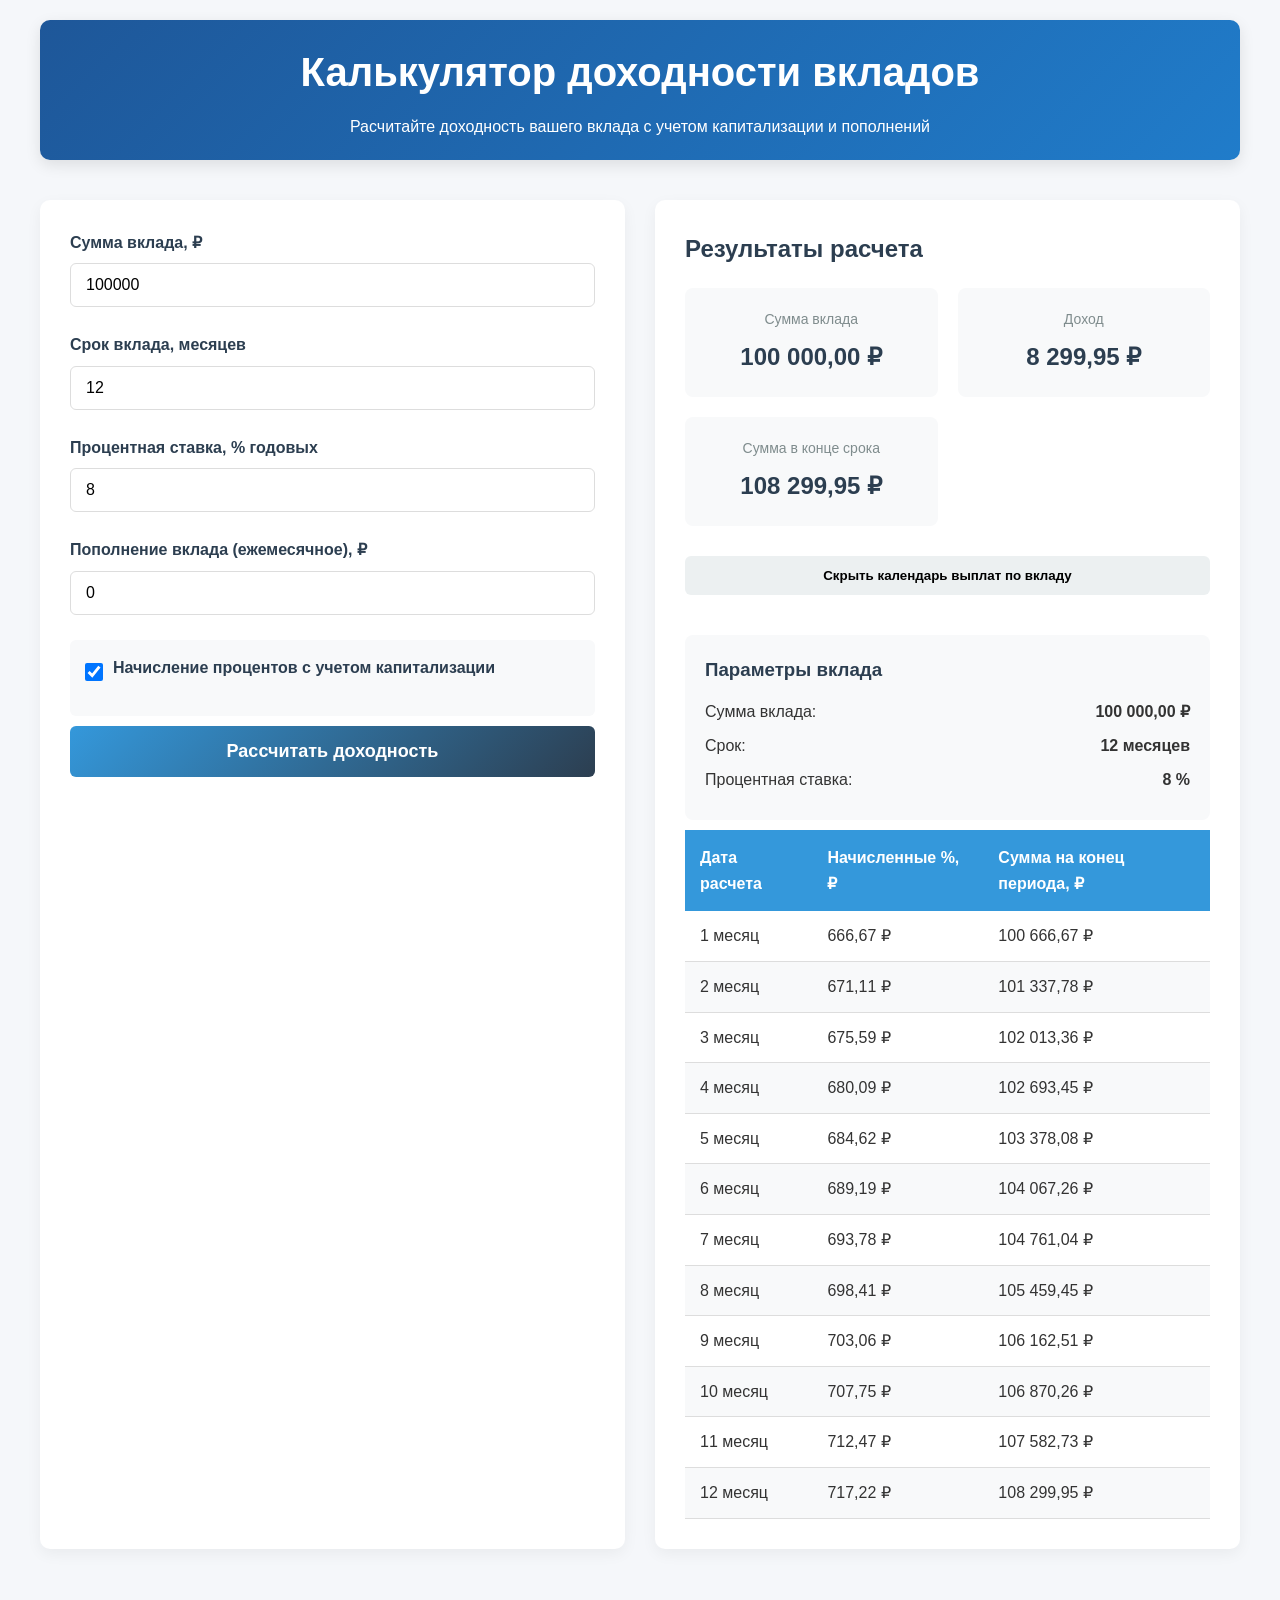
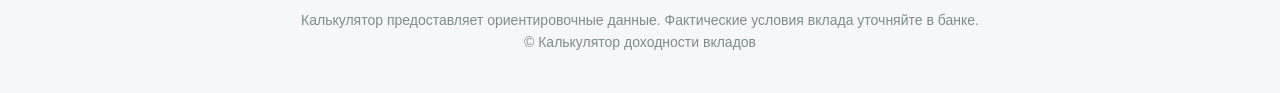
==== deposit_calc.html @ 372262ce "create new file deposit calc and create soft)" ====
<!DOCTYPE html>
<html lang="ru">
<head>
    <meta charset="UTF-8">
    <meta name="viewport" content="width=device-width, initial-scale=1.0">
    <title>Калькулятор доходности вкладов</title>
    <style>
        * {
            margin: 0;
            padding: 0;
            box-sizing: border-box;
            font-family: 'Segoe UI', Tahoma, Geneva, Verdana, sans-serif;
        }

        body {
            background-color: #f5f7fa;
            color: #333;
            line-height: 1.6;
            padding: 20px;
        }

        .container {
            max-width: 1200px;
            margin: 0 auto;
        }

        header {
            text-align: center;
            margin-bottom: 40px;
            padding: 20px;
            background: linear-gradient(135deg, #1e5799 0%, #207cca 100%);
            color: white;
            border-radius: 10px;
            box-shadow: 0 5px 15px rgba(0, 0, 0, 0.1);
        }

        h1 {
            font-size: 2.5rem;
            margin-bottom: 10px;
        }

        .calculator-wrapper {
            display: flex;
            flex-wrap: wrap;
            gap: 30px;
            margin-bottom: 40px;
        }

        .input-section {
            flex: 1;
            min-width: 300px;
            background-color: white;
            border-radius: 10px;
            padding: 30px;
            box-shadow: 0 5px 15px rgba(0, 0, 0, 0.05);
        }

        .result-section {
            flex: 1;
            min-width: 300px;
            background-color: white;
            border-radius: 10px;
            padding: 30px;
            box-shadow: 0 5px 15px rgba(0, 0, 0, 0.05);
        }

        .input-group {
            margin-bottom: 25px;
        }

        label {
            display: block;
            margin-bottom: 8px;
            font-weight: 600;
            color: #2c3e50;
        }

        input[type="number"], select {
            width: 100%;
            padding: 12px 15px;
            border: 1px solid #ddd;
            border-radius: 6px;
            font-size: 16px;
            transition: border 0.3s;
        }

        input[type="number"]:focus, select:focus {
            border-color: #3498db;
            outline: none;
        }

        .checkbox-group {
            margin-top: 20px;
            padding: 15px;
            background-color: #f8f9fa;
            border-radius: 6px;
        }

        .checkbox-item {
            display: flex;
            align-items: center;
            margin-bottom: 12px;
        }

        .checkbox-item input {
            margin-right: 10px;
            width: 18px;
            height: 18px;
        }

        .btn-calculate {
            width: 100%;
            padding: 15px;
            background: linear-gradient(135deg, #3498db 0%, #2c3e50 100%);
            color: white;
            border: none;
            border-radius: 6px;
            font-size: 18px;
            font-weight: 600;
            cursor: pointer;
            transition: all 0.3s ease;
            margin-top: 10px;
        }

        .btn-calculate:hover {
            background: linear-gradient(135deg, #2980b9 0%, #1a252f 100%);
            transform: translateY(-2px);
            box-shadow: 0 7px 14px rgba(0, 0, 0, 0.1);
        }

        .results {
            display: grid;
            grid-template-columns: repeat(auto-fit, minmax(200px, 1fr));
            gap: 20px;
            margin-bottom: 30px;
        }

        .result-item {
            background-color: #f8f9fa;
            padding: 20px;
            border-radius: 8px;
            text-align: center;
        }

        .result-title {
            font-size: 14px;
            color: #7f8c8d;
            margin-bottom: 8px;
        }

        .result-value {
            font-size: 24px;
            font-weight: 700;
            color: #2c3e50;
        }

        .calendar-toggle {
            display: block;
            width: 100%;
            padding: 12px;
            background-color: #ecf0f1;
            border: none;
            border-radius: 6px;
            text-align: center;
            font-weight: 600;
            cursor: pointer;
            margin-bottom: 20px;
            transition: background-color 0.3s;
        }

        .calendar-toggle:hover {
            background-color: #dde4e6;
        }

        .calendar-container {
            display: none;
            margin-top: 20px;
            overflow-x: auto;
        }

        .calendar-container.active {
            display: block;
        }

        table {
            width: 100%;
            border-collapse: collapse;
            margin-top: 10px;
        }

        th {
            background-color: #3498db;
            color: white;
            padding: 15px;
            text-align: left;
        }

        td {
            padding: 12px 15px;
            border-bottom: 1px solid #ddd;
        }

        tr:nth-child(even) {
            background-color: #f8f9fa;
        }

        .summary {
            background-color: #f8f9fa;
            padding: 20px;
            border-radius: 8px;
            margin-top: 20px;
        }

        .summary h3 {
            margin-bottom: 15px;
            color: #2c3e50;
        }

        .summary p {
            margin-bottom: 8px;
            display: flex;
            justify-content: space-between;
        }

        .summary .value {
            font-weight: 600;
        }

        footer {
            text-align: center;
            margin-top: 40px;
            padding: 20px;
            color: #7f8c8d;
            font-size: 14px;
        }

        @media (max-width: 768px) {
            .calculator-wrapper {
                flex-direction: column;
            }

            h1 {
                font-size: 2rem;
            }
        }
    </style>
</head>
<body>
<div class="container">
    <header>
        <h1>Калькулятор доходности вкладов</h1>
        <p>Расчитайте доходность вашего вклада с учетом капитализации и пополнений</p>
    </header>

    <div class="calculator-wrapper">
        <div class="input-section">
            <form method="POST" action="">
                <div class="input-group">
                    <label for="amount">Сумма вклада, ₽</label>
                    <input type="number" id="amount" name="amount" min="1000" step="1000" value="100000" required>
                </div>

                <div class="input-group">
                    <label for="term">Срок вклада, месяцев</label>
                    <input type="number" id="term" name="term" min="1" max="120" value="12" required>
                </div>

                <div class="input-group">
                    <label for="rate">Процентная ставка, % годовых</label>
                    <input type="number" id="rate" name="rate" min="0.1" max="30" step="0.1" value="8" required>
                </div>

                <div class="input-group">
                    <label for="replenishment">Пополнение вклада (ежемесячное), ₽</label>
                    <input type="number" id="replenishment" name="replenishment" min="0" step="1000" value="0">
                </div>

                <div class="checkbox-group">
                    <div class="checkbox-item">
                        <input type="checkbox" id="capitalization" name="capitalization" value="1" checked>
                        <label for="capitalization">Начисление процентов с учетом капитализации</label>
                    </div>
                </div>

                <button type="submit" class="btn-calculate" name="calculate">Рассчитать доходность</button>
            </form>
        </div>

        <div class="result-section">
            <h2 style="margin-bottom: 20px; color: #2c3e50;">Результаты расчета</h2>

            <div class="results">
                <div class="result-item">
                    <div class="result-title">Сумма вклада</div>
                    <div class="result-value" id="initial-amount">0 ₽</div>
                </div>

                <div class="result-item">
                    <div class="result-title">Доход</div>
                    <div class="result-value" id="income">0 ₽</div>
                </div>

                <div class="result-item">
                    <div class="result-title">Сумма в конце срока</div>
                    <div class="result-value" id="total-amount">0 ₽</div>
                </div>
            </div>

            <button class="calendar-toggle" onclick="toggleCalendar()">Календарь выплат по вкладу</button>

            <div class="calendar-container" id="calendar">
                <div class="summary">
                    <h3>Параметры вклада</h3>
                    <p><span>Сумма вклада:</span> <span class="value" id="summary-amount">0 ₽</span></p>
                    <p><span>Срок:</span> <span class="value" id="summary-term">0 месяцев</span></p>
                    <p><span>Процентная ставка:</span> <span class="value" id="summary-rate">0 %</span></p>
                </div>

                <table>
                    <thead>
                    <tr>
                        <th>Дата расчета</th>
                        <th>Начисленные %, ₽</th>
                        <th>Сумма на конец периода, ₽</th>
                    </tr>
                    </thead>
                    <tbody id="calendar-body">
                    <!-- Данные будут заполнены через PHP -->
                    </tbody>
                </table>
            </div>
        </div>
    </div>

    <footer>
        <p>Калькулятор предоставляет ориентировочные данные. Фактические условия вклада уточняйте в банке.</p>
        <p>&copy; <?php echo date("Y"); ?> Калькулятор доходности вкладов</p>
    </footer>
</div>

<script>
    function toggleCalendar() {
        const calendar = document.getElementById('calendar');
        calendar.classList.toggle('active');

        const button = document.querySelector('.calendar-toggle');
        if (calendar.classList.contains('active')) {
            button.textContent = 'Скрыть календарь выплат по вкладу';
        } else {
            button.textContent = 'Календарь выплат по вкладу';
        }
    }

    // Обработка формы без перезагрузки страницы
    document.querySelector('form').addEventListener('submit', function(e) {
        e.preventDefault();
        calculateDeposit();
    });

    function calculateDeposit() {
        // Получаем значения из формы
        const amount = parseFloat(document.getElementById('amount').value);
        const term = parseInt(document.getElementById('term').value);
        const rate = parseFloat(document.getElementById('rate').value);
        const replenishment = parseFloat(document.getElementById('replenishment').value);
        const capitalization = document.getElementById('capitalization').checked;

        // Обновляем сводку параметров
        document.getElementById('summary-amount').textContent = formatCurrency(amount);
        document.getElementById('summary-term').textContent = term + ' месяцев';
        document.getElementById('summary-rate').textContent = rate + ' %';

        // Обновляем основные результаты
        document.getElementById('initial-amount').textContent = formatCurrency(amount);

        // Рассчитываем доходность
        let currentAmount = amount;
        let totalInterest = 0;
        let calendarHTML = '';
        const monthlyRate = rate / 100 / 12;

        for (let month = 1; month <= term; month++) {
            // Добавляем пополнение в начале месяца (кроме первого)
            if (month > 1 && replenishment > 0) {
                currentAmount += replenishment;
            }

            // Рассчитываем проценты за месяц
            const monthlyInterest = currentAmount * monthlyRate;
            totalInterest += monthlyInterest;

            // Применяем капитализацию, если выбрана
            if (capitalization) {
                currentAmount += monthlyInterest;
            }

            // Добавляем строку в календарь
            calendarHTML += `
                <tr>
                    <td>${month} месяц</td>
                    <td>${formatCurrency(monthlyInterest)}</td>
                    <td>${formatCurrency(currentAmount)}</td>
                </tr>
                `;
        }

        // Если капитализация не применяется, добавляем проценты в конце
        if (!capitalization) {
            currentAmount += totalInterest;
        }

        // Обновляем результаты
        document.getElementById('income').textContent = formatCurrency(totalInterest);
        document.getElementById('total-amount').textContent = formatCurrency(currentAmount);
        document.getElementById('calendar-body').innerHTML = calendarHTML;

        // Показываем календарь
        document.getElementById('calendar').classList.add('active');
        document.querySelector('.calendar-toggle').textContent = 'Скрыть календарь выплат по вкладу';
    }

    function formatCurrency(value) {
        return new Intl.NumberFormat('ru-RU', {
            minimumFractionDigits: 2,
            maximumFractionDigits: 2
        }).format(value) + ' ₽';
    }

    // Выполняем расчет при загрузке страницы
    window.onload = function() {
        calculateDeposit();
    };
</script>
</body>
</html>
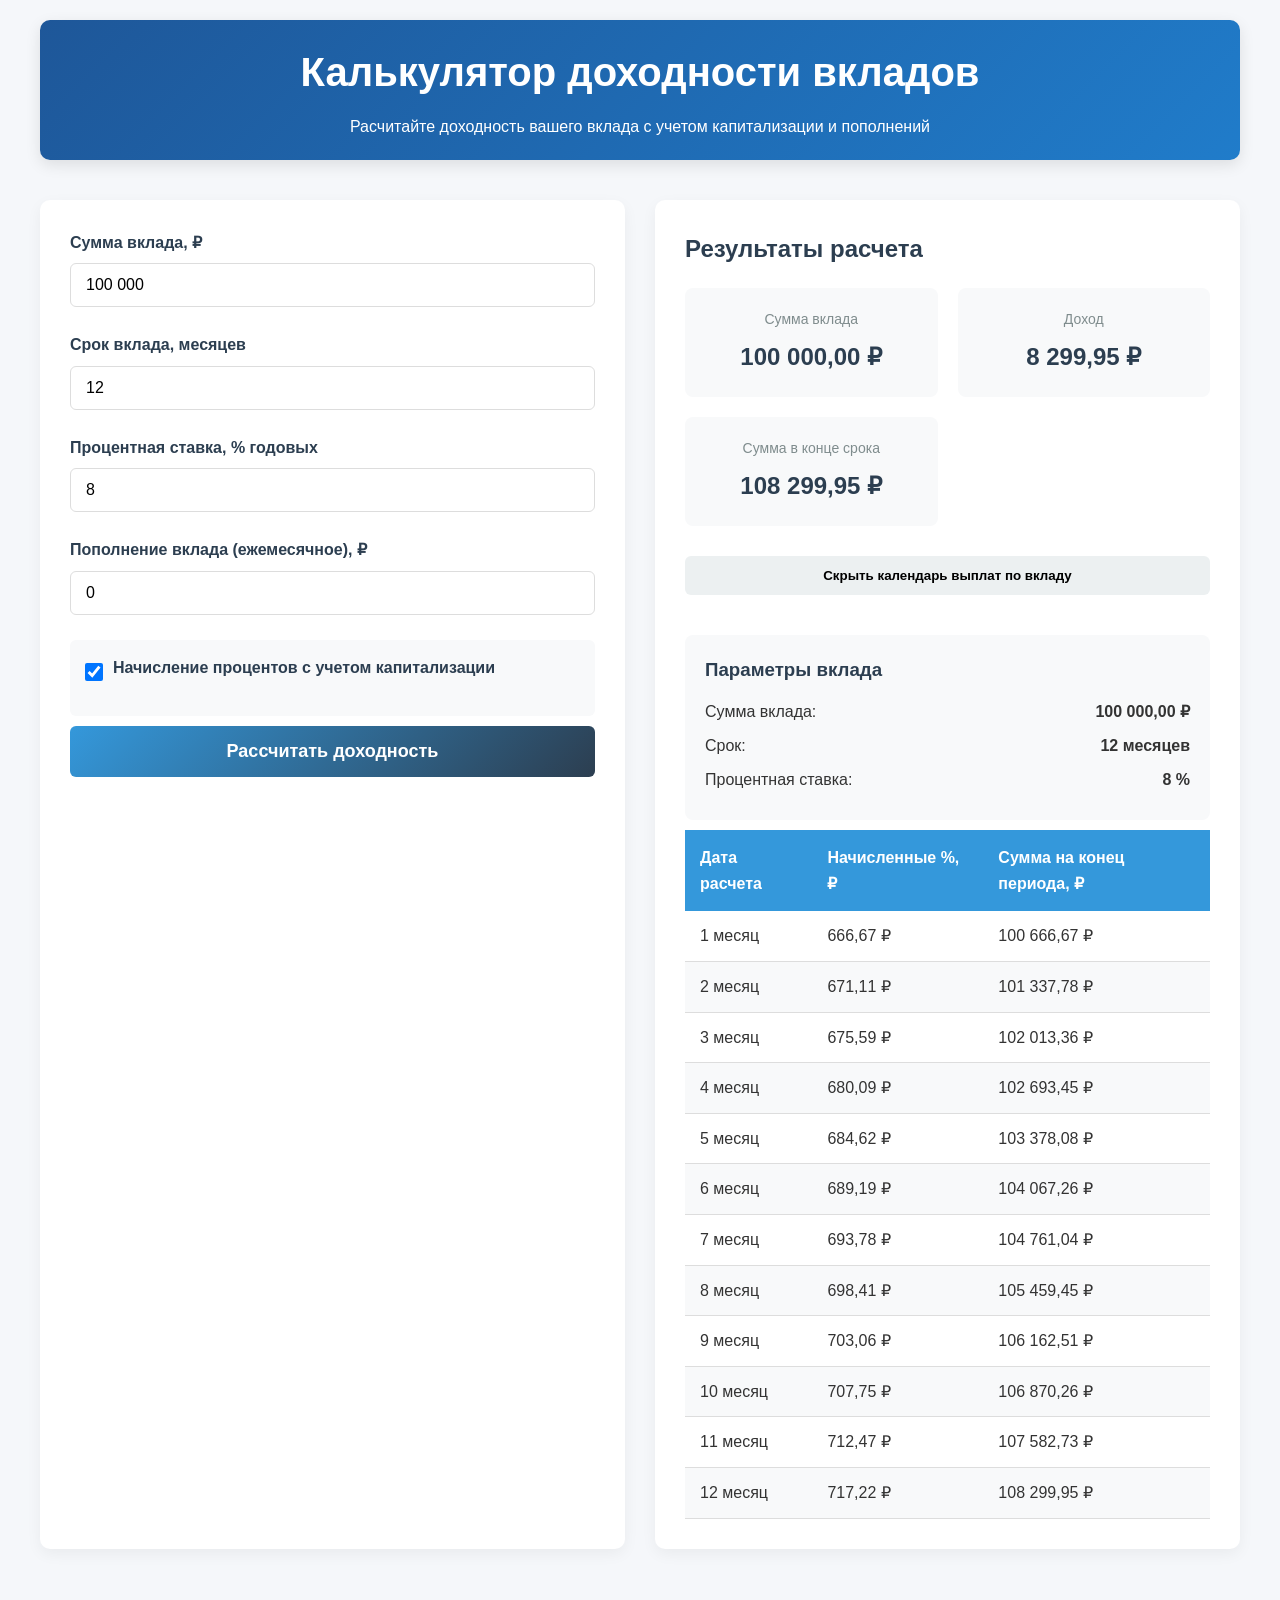
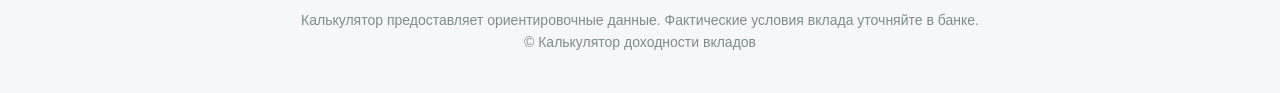
==== commit 8a52f6aa: "fix depo calc" ====
--- a/deposit_calc.html
+++ b/deposit_calc.html
@@ -88,6 +88,19 @@
             border-color: #3498db;
             outline: none;
         }
+        input[type="text"], select {
+            width: 100%;
+            padding: 12px 15px;
+            border: 1px solid #ddd;
+            border-radius: 6px;
+            font-size: 16px;
+            transition: border 0.3s;
+        }
+
+        input[type="text"]:focus, select:focus {
+            border-color: #3498db;
+            outline: none;
+        }
 
         .checkbox-group {
             margin-top: 20px;
@@ -257,7 +270,8 @@
             <form method="POST" action="">
                 <div class="input-group">
                     <label for="amount">Сумма вклада, ₽</label>
-                    <input type="number" id="amount" name="amount" min="1000" step="1000" value="100000" required>
+
+                    <input type="text" id="amount" name="amount" value="100000" inputmode="numeric" required>
                 </div>
 
                 <div class="input-group">
@@ -272,7 +286,8 @@
 
                 <div class="input-group">
                     <label for="replenishment">Пополнение вклада (ежемесячное), ₽</label>
-                    <input type="number" id="replenishment" name="replenishment" min="0" step="1000" value="0">
+
+                    <input type="text" id="replenishment" name="replenishment" value="0" inputmode="numeric">
                 </div>
 
                 <div class="checkbox-group">
@@ -339,6 +354,31 @@
 </div>
 
 <script>
+    function formatNumber(value) {
+        return value
+            .replace(/\D/g, '')                 // только цифры
+            .replace(/\B(?=(\d{3})+(?!\d))/g, ' ');
+    }
+
+    function unformatNumber(value) {
+        return value.replace(/\s/g, '');
+    }
+
+    ['amount', 'replenishment'].forEach(id => {
+        const input = document.getElementById(id);
+
+        // форматируем при вводе
+        input.addEventListener('input', () => {
+            const cursor = input.selectionStart;
+            input.value = formatNumber(input.value);
+            input.setSelectionRange(cursor, cursor);
+        });
+
+        // форматируем при загрузке
+        input.value = formatNumber(input.value);
+    });
+
+
     function toggleCalendar() {
         const calendar = document.getElementById('calendar');
         calendar.classList.toggle('active');
@@ -359,10 +399,12 @@
 
     function calculateDeposit() {
         // Получаем значения из формы
-        const amount = parseFloat(document.getElementById('amount').value);
+        const amount = parseFloat(unformatNumber(document.getElementById('amount').value));
+       // const amount = parseFloat(document.getElementById('amount').value);
         const term = parseInt(document.getElementById('term').value);
         const rate = parseFloat(document.getElementById('rate').value);
-        const replenishment = parseFloat(document.getElementById('replenishment').value);
+       // const replenishment = parseFloat(document.getElementById('replenishment').value);
+        const replenishment = parseFloat(unformatNumber(document.getElementById('replenishment').value));
         const capitalization = document.getElementById('capitalization').checked;
 
         // Обновляем сводку параметров
